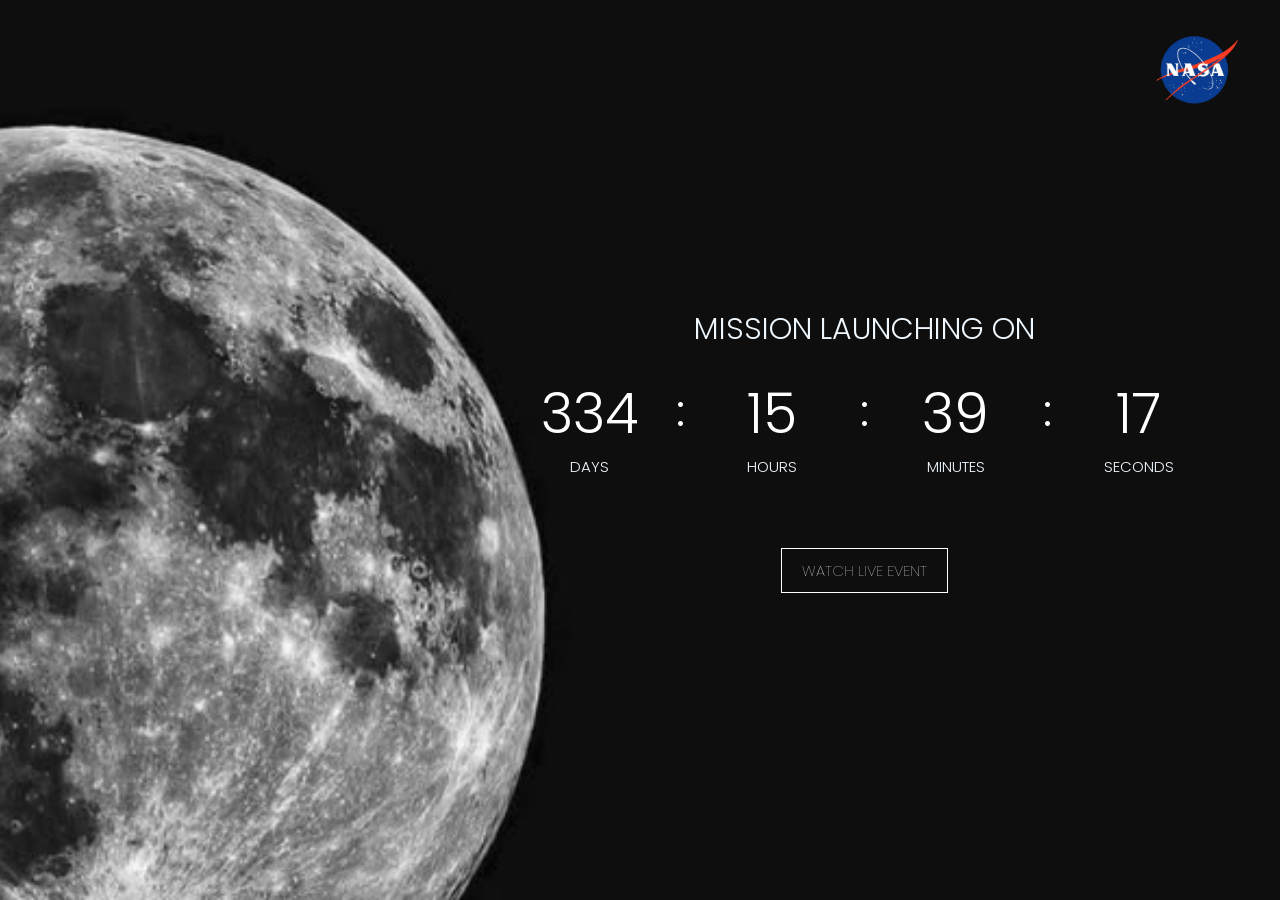
==== CountDown Timer/index.html @ 3d97e417 "Add Countdown timer project" ====
<!DOCTYPE html>
<html lang="en">
<head>
    <meta charset="UTF-8">
    <meta name="viewport" content="width=device-width, initial-scale=1.0">
    <title>CountDown Timer</title>
    <link rel="stylesheet" href="style.css">
</head>
<body>
    
    <div class="main">
        <div class="logo">
            <img src="baYs9AuHxx9QXeYBiMvSLU.jpg" alt="NASA_logo">
        </div>
        <h1>
            MISSION LAUNCHING ON
        </h1>

        <div class="col">
            <div class="input">
                <input type="text" value="18" readonly>
                <label for="">Days</label>
            </div>
            <span class="colon">:</span>

            <div class="input">
                <input type="text" value="14" readonly>
                <label for="">Hours</label>
            </div>
            <span class="colon">:</span>

            <div class="input">
                <input type="text" value="10" readonly>
                <label for="">Minutes</label>
            </div>
            <span class="colon">:</span>

            <div class="input">
                <input type="text" value="06" readonly>
                <label for="">Seconds</label>
            </div>
            
        </div>

        <button class="btn">Watch Live Event</button>

    </div>
    <script src="index.js"></script>
</body>
</html>
---- CountDown Timer/style.css ----
@import url('https://fonts.googleapis.com/css2?family=Poppins:ital,wght@0,100;0,200;0,300;0,400;0,500;0,600;0,700;0,800;0,900;1,100;1,200;1,300;1,400;1,500;1,600;1,700;1,800;1,900&display=swap');


*{
    margin: 0;
    padding: 0;
    box-sizing: border-box;
    font-family: 'poppins',sans-serif;
}

.logo{
    position: absolute;
    top: 25px;
    right: 40px;
}

.logo img {
    width: 90px;
    display: block;
    height: auto;
}

.main{
    width: 100%;
    height: 100vh;
    background: url(moon\ notion\ banner.jpg) center center;
    background-size: cover;
    display: flex;
    flex-direction: column;
    justify-content: center;
    align-items: center;
    padding-left:40%;
    padding-right: 5%;
}

.main h1{
    /* margin-top: 50px;
    margin-left: 50px; */
    color: aliceblue;
    text-align: center;
    font-size: 30px;
    font-weight: 300;
    width: 100%;
    margin-bottom: 20px;
}

.col{
    gap: 10px;
    display: flex;
    width: 100%;
    text-align: center;
    justify-content: center;
    align-items: center;
}

.col .input{
    flex:1;
    display: flex;
    flex-direction: column;
    align-items: center;
    text-align: center;
}

.input input{
    width: 100%;
    background: transparent;
    border: none;
    outline: none;
    color: white;
    border-radius: 5px;
    text-align: center;
    font-size: 55px;
    font-weight: 300;
}

.input label {
    color: aliceblue;
    font-size: 15px;
    font-weight: 300;
    text-transform: uppercase;
}
.colon {
    color: white;
    font-size: 45px;
    font-weight: 300;
    margin-top: -20px;
    align-self: flex-start;
    margin-top: 5px;
}

.btn{
    background: transparent;
    color: white;
    margin-top: 70px;
    font-size: 15px;
    font-weight: 100;
    border: 1px solid white;
    padding: 10px 20px;
    text-transform: uppercase;
}

.btn:hover{
    background-color: grey;

}
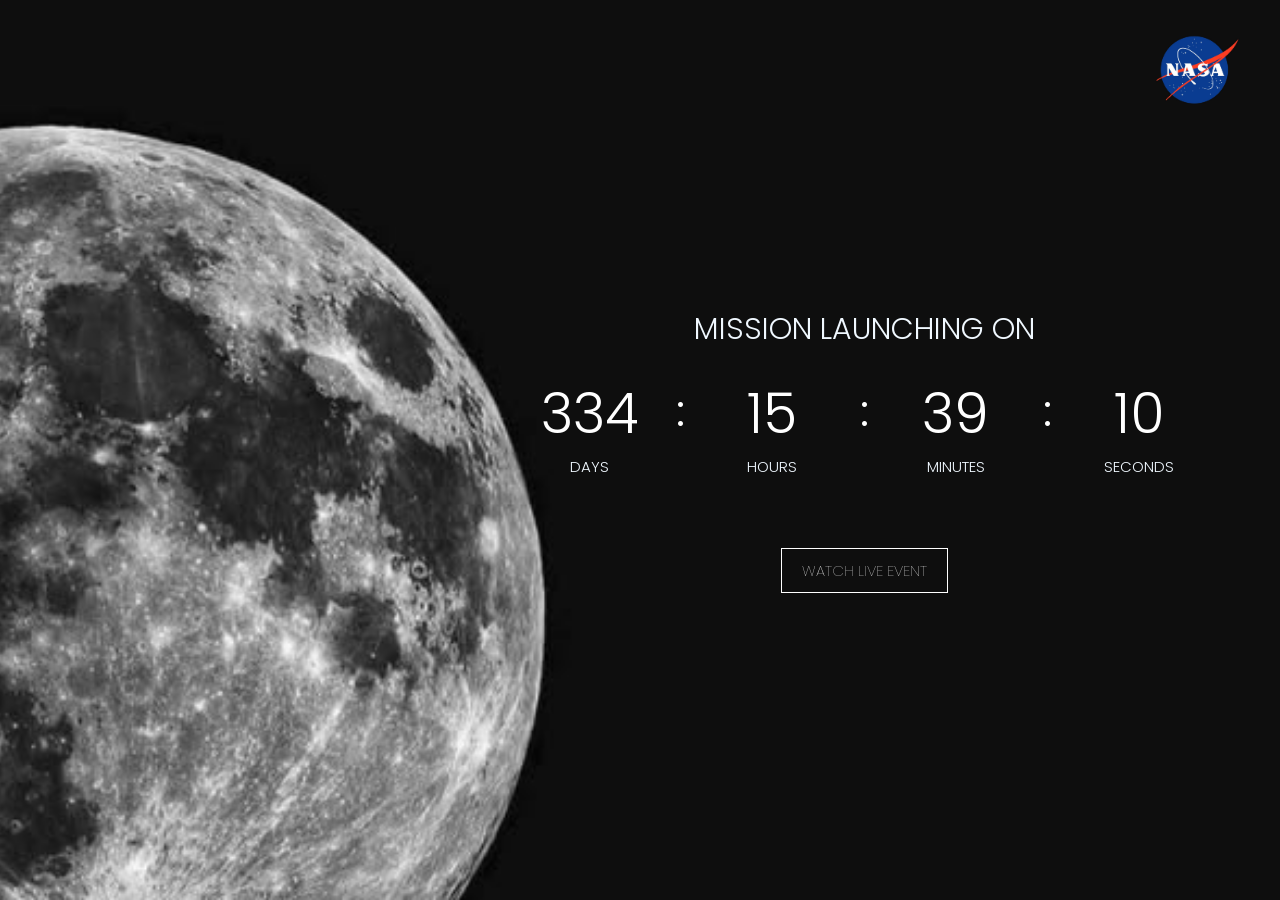
==== commit 27becc08: "Rename project images" ====
--- a/CountDown Timer/index.html
+++ b/CountDown Timer/index.html
@@ -10,7 +10,7 @@
     
     <div class="main">
         <div class="logo">
-            <img src="baYs9AuHxx9QXeYBiMvSLU.jpg" alt="NASA_logo">
+            <img src="Nasa_logo.jpg" alt="NASA_logo">
         </div>
         <h1>
             MISSION LAUNCHING ON
--- a/CountDown Timer/style.css
+++ b/CountDown Timer/style.css
@@ -23,7 +23,7 @@
 .main{
     width: 100%;
     height: 100vh;
-    background: url(moon\ notion\ banner.jpg) center center;
+    background: url(moon_bg.jpg) center center;
     background-size: cover;
     display: flex;
     flex-direction: column;
